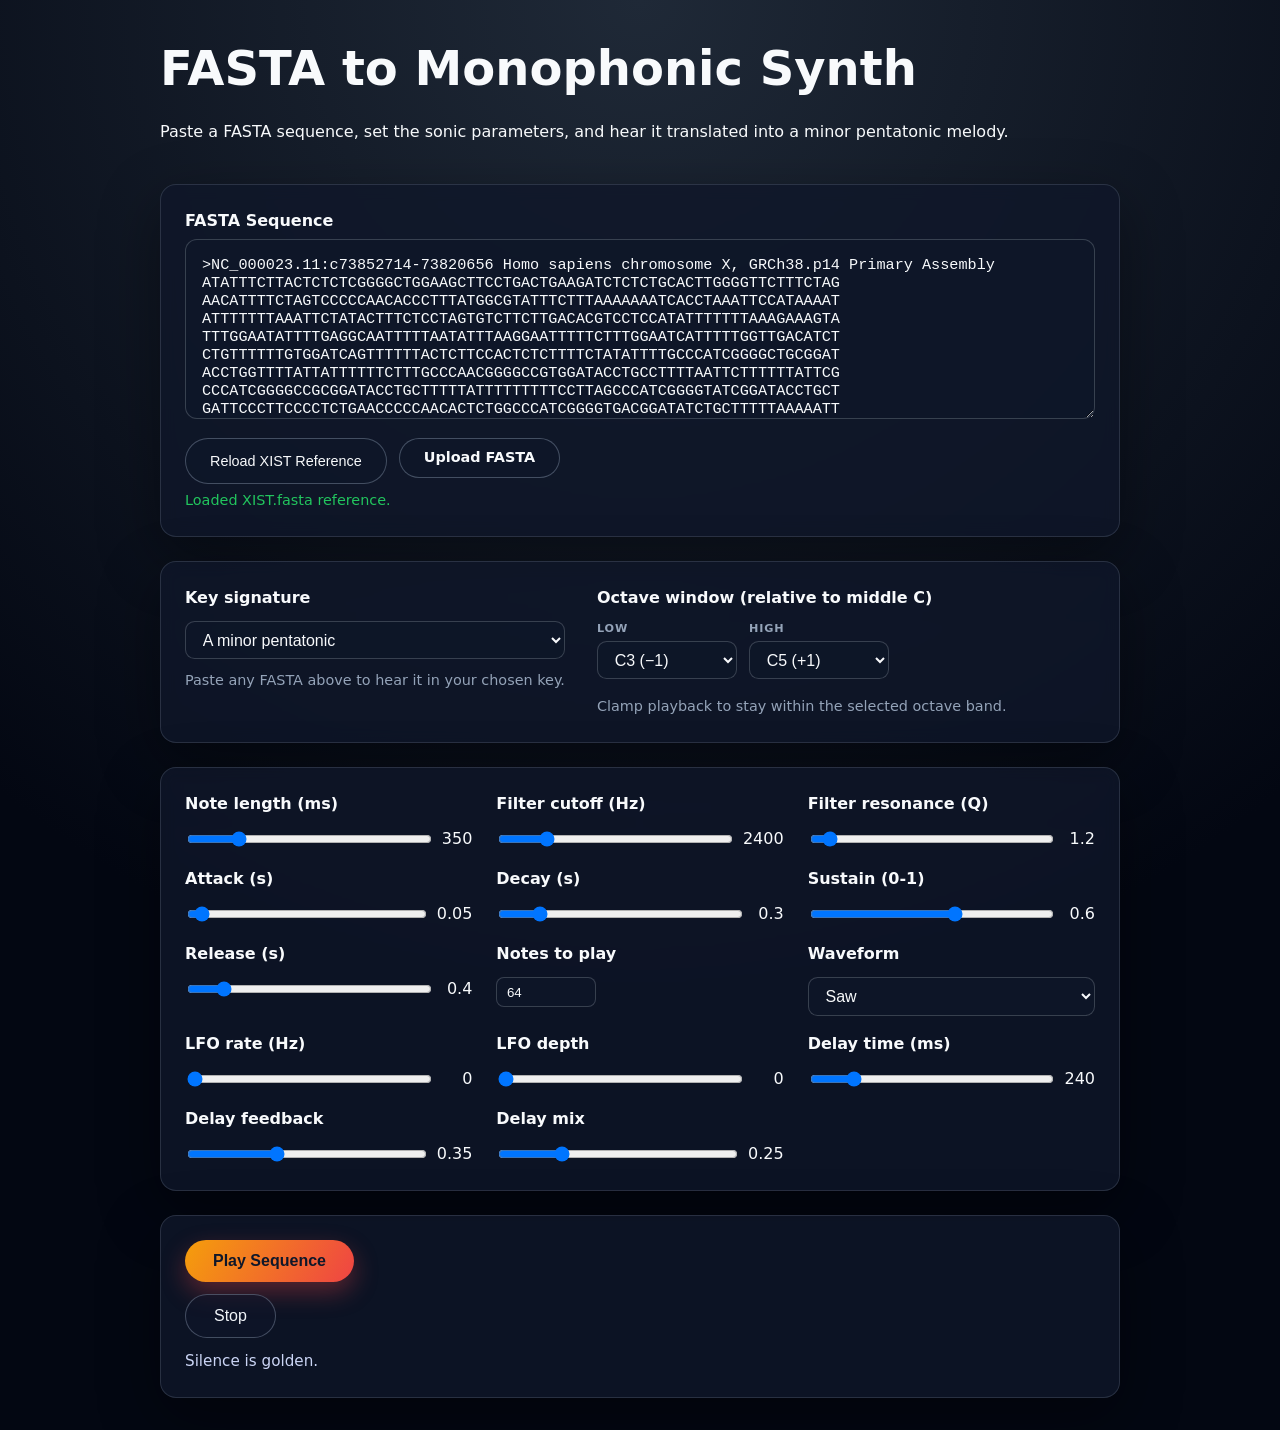
==== fasta_synth/index.html @ b97ac111 "Add FASTA Synth application with audio synthesis and UI" ====
<!DOCTYPE html>
<html lang="en">
<head>
  <meta charset="UTF-8">
  <meta name="viewport" content="width=device-width, initial-scale=1.0">
  <title>FASTA Synth Translator</title>
  <link rel="stylesheet" href="styles.css">
</head>
<body>
  <main class="container">
    <header>
      <h1>FASTA to Monophonic Synth</h1>
      <p>Paste a FASTA sequence, set the sonic parameters, and hear it translated into a minor pentatonic melody.</p>
    </header>

    <section class="panel">
      <label for="fastaInput">FASTA Sequence</label>
      <textarea id="fastaInput" placeholder=">seq\nACGTTGCA..." spellcheck="false"></textarea>
      <div class="fasta-actions">
        <button id="reloadDefaultBtn" type="button">Reload XIST Reference</button>
        <label class="file-upload">
          <input type="file" id="fastaFile" accept=".fa,.fasta,.fna,.txt">
          <span>Upload FASTA</span>
        </label>
      </div>
      <p id="fastaStatus" class="status-subtle">Loading XIST.fasta...</p>
    </section>

    <section class="panel tone-panel">
      <div class="control key-control">
        <label for="keySelect">Key signature</label>
        <select id="keySelect">
          <option value="C">C minor pentatonic</option>
          <option value="C#">C# minor pentatonic</option>
          <option value="D">D minor pentatonic</option>
          <option value="D#">D# minor pentatonic</option>
          <option value="E">E minor pentatonic</option>
          <option value="F">F minor pentatonic</option>
          <option value="F#">F# minor pentatonic</option>
          <option value="G">G minor pentatonic</option>
          <option value="G#">G# minor pentatonic</option>
          <option value="A" selected>A minor pentatonic</option>
          <option value="A#">A# minor pentatonic</option>
          <option value="B">B minor pentatonic</option>
        </select>
        <small class="status-subtle">Paste any FASTA above to hear it in your chosen key.</small>
      </div>

      <div class="control octave-control">
        <label>Octave window (relative to middle C)</label>
        <div class="octave-inputs">
          <label class="octave-input">
            <span>Low</span>
            <select id="octaveMin">
              <option value="24">C1 (−3)</option>
              <option value="36">C2 (−2)</option>
              <option value="48" selected>C3 (−1)</option>
              <option value="60">C4 (middle)</option>
              <option value="72">C5 (+1)</option>
            </select>
          </label>
          <label class="octave-input">
            <span>High</span>
            <select id="octaveMax">
              <option value="60">C4 (middle)</option>
              <option value="72" selected>C5 (+1)</option>
              <option value="84">C6 (+2)</option>
              <option value="96">C7 (+3)</option>
            </select>
          </label>
        </div>
        <small class="status-subtle">Clamp playback to stay within the selected octave band.</small>
      </div>
    </section>

    <section class="panel controls-grid">
      <div class="control">
        <label for="noteLength">Note length (ms)</label>
        <div class="control-input">
          <input type="range" id="noteLength" min="80" max="1500" value="350" step="10">
          <output for="noteLength" id="noteLengthValue">350</output>
        </div>
      </div>

      <div class="control">
        <label for="filterCutoff">Filter cutoff (Hz)</label>
        <div class="control-input">
          <input type="range" id="filterCutoff" min="200" max="12000" value="2400" step="50">
          <output id="filterCutoffValue">2400</output>
        </div>
      </div>

      <div class="control">
        <label for="resonance">Filter resonance (Q)</label>
        <div class="control-input">
          <input type="range" id="resonance" min="0.1" max="20" value="1.2" step="0.1">
          <output id="resonanceValue">1.2</output>
        </div>
      </div>

      <div class="control">
        <label for="attack">Attack (s)</label>
        <div class="control-input">
          <input type="range" id="attack" min="0.005" max="1.5" value="0.05" step="0.005">
          <output id="attackValue">0.05</output>
        </div>
      </div>

      <div class="control">
        <label for="decay">Decay (s)</label>
        <div class="control-input">
          <input type="range" id="decay" min="0.01" max="2" value="0.3" step="0.01">
          <output id="decayValue">0.3</output>
        </div>
      </div>

      <div class="control">
        <label for="sustain">Sustain (0-1)</label>
        <div class="control-input">
          <input type="range" id="sustain" min="0" max="1" value="0.6" step="0.01">
          <output id="sustainValue">0.6</output>
        </div>
      </div>

      <div class="control">
        <label for="release">Release (s)</label>
        <div class="control-input">
          <input type="range" id="release" min="0.02" max="3" value="0.4" step="0.01">
          <output id="releaseValue">0.4</output>
        </div>
      </div>

      <div class="control">
        <label for="maxNotes">Notes to play</label>
        <div class="control-input">
          <input type="number" id="maxNotes" min="4" max="512" value="64">
        </div>
      </div>

      <div class="control">
        <label for="waveformSelect">Waveform</label>
        <select id="waveformSelect">
          <option value="sawtooth" selected>Saw</option>
          <option value="square">Square</option>
          <option value="triangle">Triangle</option>
          <option value="sine">Sine</option>
        </select>
      </div>

      <div class="control">
        <label for="lfoRate">LFO rate (Hz)</label>
        <div class="control-input">
          <input type="range" id="lfoRate" min="0" max="20" value="0" step="0.1">
          <output id="lfoRateValue">0</output>
        </div>
      </div>

      <div class="control">
        <label for="lfoDepth">LFO depth</label>
        <div class="control-input">
          <input type="range" id="lfoDepth" min="0" max="1" value="0" step="0.01">
          <output id="lfoDepthValue">0</output>
        </div>
      </div>

      <div class="control">
        <label for="delayTime">Delay time (ms)</label>
        <div class="control-input">
          <input type="range" id="delayTime" min="0" max="1500" value="240" step="10">
          <output id="delayTimeValue">240</output>
        </div>
      </div>

      <div class="control">
        <label for="delayFeedback">Delay feedback</label>
        <div class="control-input">
          <input type="range" id="delayFeedback" min="0" max="0.95" value="0.35" step="0.01">
          <output id="delayFeedbackValue">0.35</output>
        </div>
      </div>

      <div class="control">
        <label for="delayMix">Delay mix</label>
        <div class="control-input">
          <input type="range" id="delayMix" min="0" max="1" value="0.25" step="0.01">
          <output id="delayMixValue">0.25</output>
        </div>
      </div>
    </section>

    <section class="panel actions">
      <button id="playBtn">Play Sequence</button>
      <button id="stopBtn" class="subtle">Stop</button>
      <p id="status">Silence is golden.</p>
    </section>
  </main>

  <script src="app.js"></script>
</body>
</html>
---- fasta_synth/styles.css ----
:root {
  font-family: "Inter", "Segoe UI", system-ui, -apple-system, sans-serif;
  color: #f8fafc;
  background-color: #050608;
  line-height: 1.5;
}

* {
  box-sizing: border-box;
}

body {
  margin: 0;
  padding: 2rem;
  background: radial-gradient(circle at top, #1f2937, #030712 65%);
}

.container {
  max-width: 960px;
  margin: 0 auto;
  display: flex;
  flex-direction: column;
  gap: 1.5rem;
}

header h1 {
  margin: 0 0 0.5rem;
  font-size: clamp(1.8rem, 4vw, 3rem);
}

.panel {
  background: rgba(15, 23, 42, 0.8);
  border: 1px solid rgba(148, 163, 184, 0.2);
  border-radius: 1rem;
  padding: 1.5rem;
  backdrop-filter: blur(8px);
  box-shadow: 0 20px 60px rgba(0, 0, 0, 0.4);
}

label {
  font-weight: 600;
  display: block;
  margin-bottom: 0.4rem;
}

textarea {
  width: 100%;
  min-height: 180px;
  border-radius: 0.75rem;
  border: 1px solid rgba(226, 232, 240, 0.2);
  padding: 1rem;
  font-family: "JetBrains Mono", "SFMono-Regular", Consolas, monospace;
  font-size: 0.95rem;
  color: #f8fafc;
  background: rgba(15, 23, 42, 0.7);
  resize: vertical;
}

textarea:focus,
input:focus {
  outline: 2px solid #f59e0b;
}

.fasta-actions {
  display: flex;
  flex-wrap: wrap;
  gap: 0.75rem;
  margin-top: 0.75rem;
}

.fasta-actions button,
.file-upload span {
  border-radius: 999px;
  border: 1px solid rgba(148, 163, 184, 0.4);
  background: rgba(15, 23, 42, 0.7);
  color: #f8fafc;
  padding: 0.5rem 1.5rem;
  font-size: 0.9rem;
  cursor: pointer;
  transition: transform 150ms ease, border-color 150ms ease;
}

.file-upload {
  position: relative;
  overflow: hidden;
  display: inline-flex;
}

.file-upload input {
  position: absolute;
  inset: 0;
  opacity: 0;
  cursor: pointer;
}

.fasta-actions button:hover,
.file-upload span:hover {
  transform: translateY(-1px);
  border-color: rgba(248, 250, 252, 0.5);
}

.file-upload span {
  display: inline-flex;
  align-items: center;
  justify-content: center;
}

.controls-grid {
  display: grid;
  grid-template-columns: repeat(auto-fit, minmax(220px, 1fr));
  gap: 1rem 1.5rem;
}

.tone-panel {
  display: flex;
  flex-wrap: wrap;
  gap: 1rem 2rem;
  align-items: flex-start;
}

.tone-panel .control {
  min-width: 260px;
}

.octave-control {
  flex: 1;
}

.octave-inputs {
  display: flex;
  flex-wrap: wrap;
  gap: 0.75rem;
}

.octave-input {
  display: flex;
  flex-direction: column;
  gap: 0.2rem;
  font-size: 0.9rem;
  color: #cbd5f5;
}

.octave-input span {
  text-transform: uppercase;
  font-size: 0.7rem;
  letter-spacing: 0.08em;
  color: #94a3b8;
}

.octave-input select {
  min-width: 140px;
}

select {
  border-radius: 0.6rem;
  border: 1px solid rgba(226, 232, 240, 0.2);
  padding: 0.55rem 0.8rem;
  background: rgba(15, 23, 42, 0.7);
  color: #f8fafc;
  font-size: 1rem;
}

.status-subtle {
  margin: 0.35rem 0 0;
  color: #94a3b8;
  font-size: 0.9rem;
}

.control {
  display: flex;
  flex-direction: column;
  gap: 0.3rem;
}

.control-input {
  display: flex;
  align-items: center;
  gap: 0.5rem;
}

input[type="range"] {
  flex: 1;
}

output {
  min-width: 3ch;
  text-align: right;
  font-variant-numeric: tabular-nums;
}

input[type="number"] {
  width: 100px;
  border-radius: 0.5rem;
  padding: 0.4rem 0.6rem;
  background: rgba(15, 23, 42, 0.7);
  border: 1px solid rgba(226, 232, 240, 0.2);
  color: #f8fafc;
}

.actions {
  display: flex;
  flex-direction: column;
  gap: 0.75rem;
  align-items: flex-start;
}

button {
  border: none;
  border-radius: 999px;
  padding: 0.75rem 1.75rem;
  font-size: 1rem;
  cursor: pointer;
  transition: transform 150ms ease, box-shadow 150ms ease;
}

button#playBtn {
  background: linear-gradient(120deg, #f59e0b, #ef4444);
  color: #0f172a;
  font-weight: 700;
  box-shadow: 0 10px 25px rgba(239, 68, 68, 0.35);
}

button.subtle {
  background: rgba(15, 23, 42, 0.6);
  color: #f1f5f9;
  border: 1px solid rgba(148, 163, 184, 0.4);
}

button:hover {
  transform: translateY(-2px);
}

button:disabled {
  opacity: 0.6;
  cursor: not-allowed;
  transform: none;
}

#status {
  margin: 0;
  font-size: 0.95rem;
  color: #cbd5f5;
}

@media (max-width: 640px) {
  body {
    padding: 1rem;
  }
}
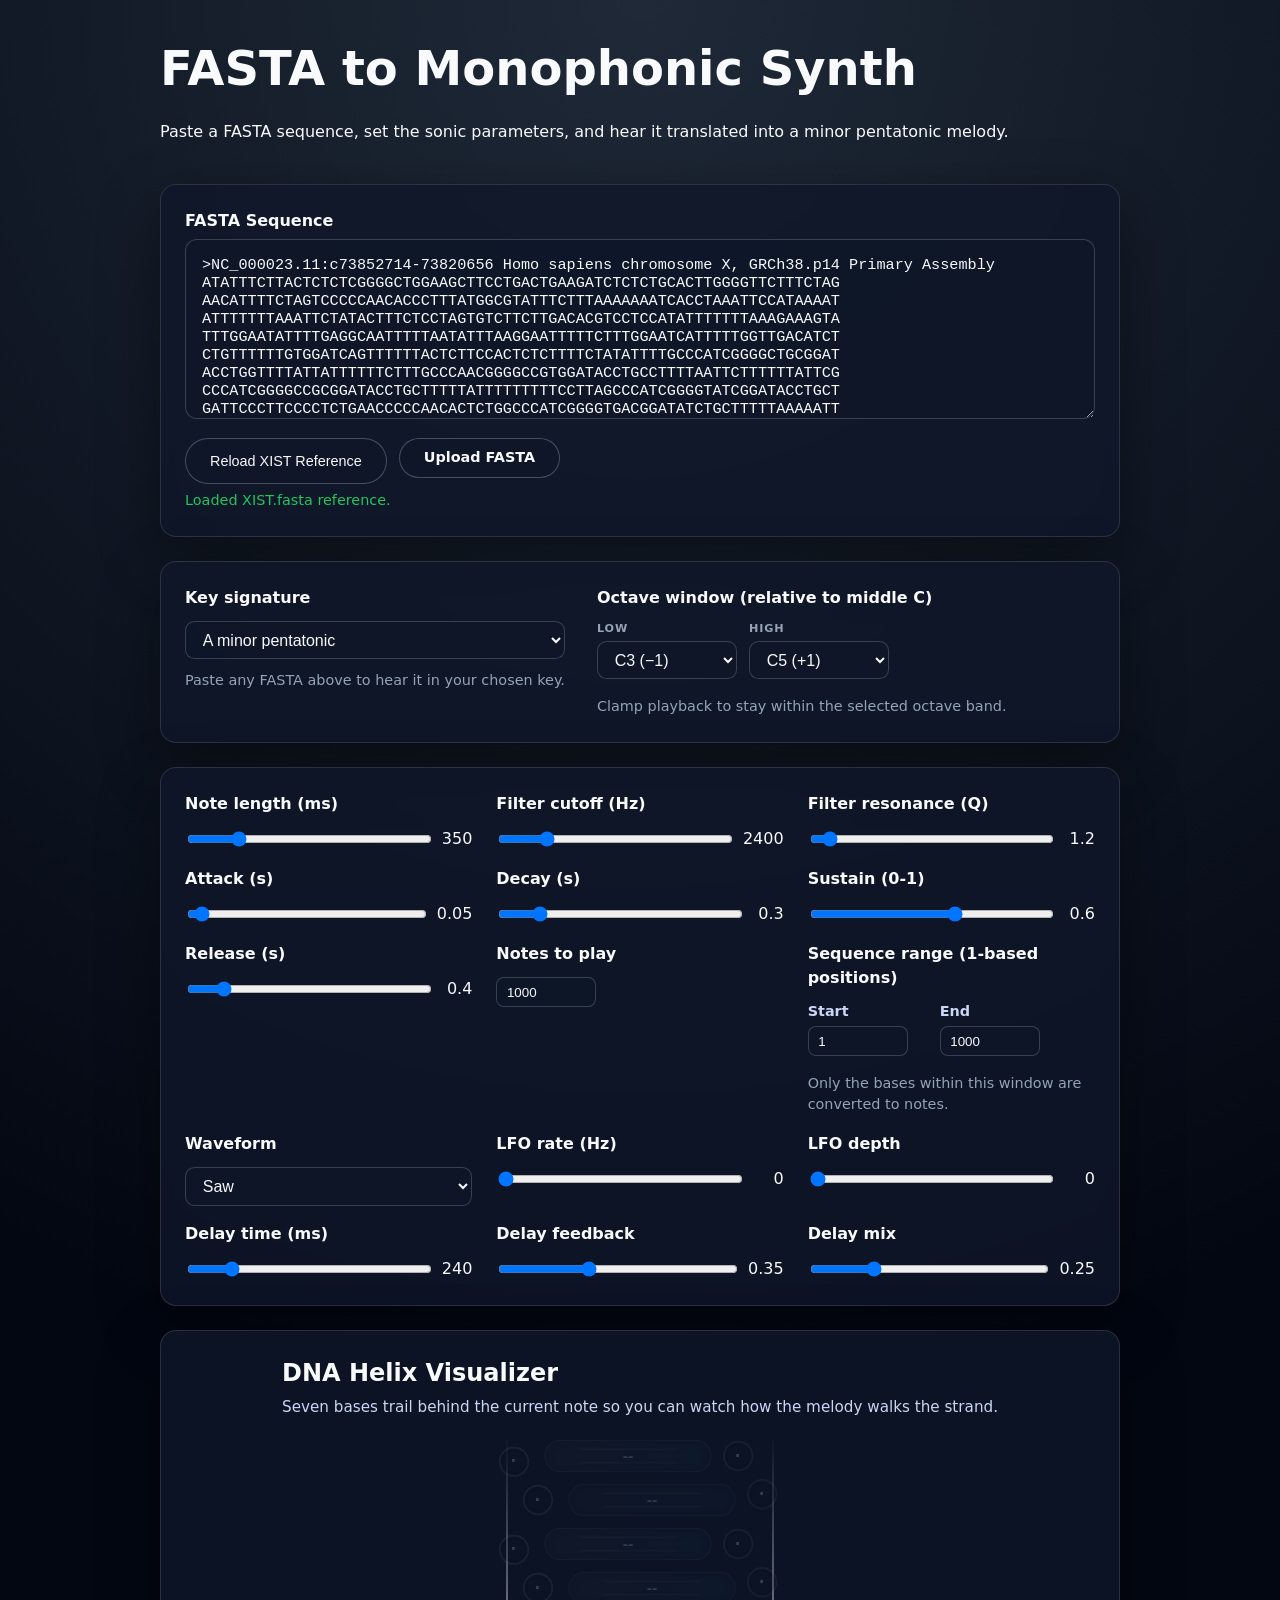
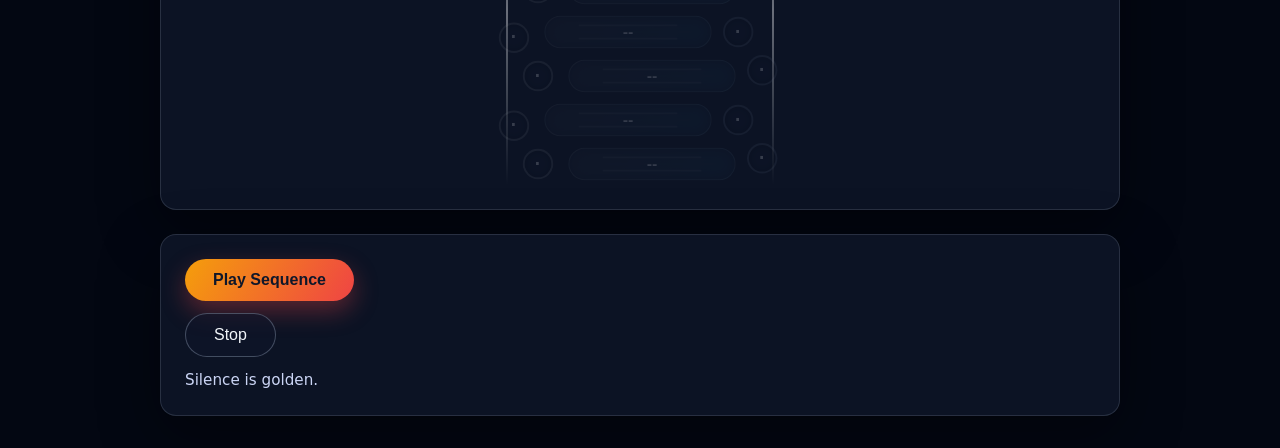
==== commit 5d41ce5b: "Add sequence range inputs and DNA helix visualizer to FASTA Synth" ====
--- a/fasta_synth/index.html
+++ b/fasta_synth/index.html
@@ -7,6 +7,14 @@
   <link rel="stylesheet" href="styles.css">
 </head>
 <body>
+  <div id="mobileReminder" class="mobile-reminder hidden" role="dialog" aria-live="polite" aria-modal="true">
+    <div class="mobile-reminder__card">
+      <h2>Sound tip for phones</h2>
+      <p>Many phones mute Web Audio when the device is in silent or vibrate mode. Flip the hardware mute switch off or raise the ringer volume before you hit play.</p>
+      <button id="dismissReminderBtn" type="button">I'm ready to listen</button>
+    </div>
+  </div>
+
   <main class="container">
     <header>
       <h1>FASTA to Monophonic Synth</h1>
@@ -133,8 +141,23 @@
       <div class="control">
         <label for="maxNotes">Notes to play</label>
         <div class="control-input">
-          <input type="number" id="maxNotes" min="4" max="512" value="64">
-        </div>
+          <input type="number" id="maxNotes" min="4" max="4096" value="1000">
+        </div>
+      </div>
+
+      <div class="control sequence-window">
+        <label>Sequence range (1-based positions)</label>
+        <div class="sequence-window__inputs">
+          <label>
+            Start
+            <input type="number" id="sequenceStart" min="1" value="1">
+          </label>
+          <label>
+            End
+            <input type="number" id="sequenceEnd" min="1" value="1000">
+          </label>
+        </div>
+        <small class="status-subtle">Only the bases within this window are converted to notes.</small>
       </div>
 
       <div class="control">
@@ -188,6 +211,14 @@
       </div>
     </section>
 
+    <section class="panel viz-panel">
+      <div class="viz-header">
+        <h2>DNA Helix Visualizer</h2>
+        <p>Seven bases trail behind the current note so you can watch how the melody walks the strand.</p>
+      </div>
+      <div id="helixVisualizer" class="helix" aria-live="polite"></div>
+    </section>
+
     <section class="panel actions">
       <button id="playBtn">Play Sequence</button>
       <button id="stopBtn" class="subtle">Stop</button>
--- a/fasta_synth/styles.css
+++ b/fasta_synth/styles.css
@@ -13,6 +13,41 @@
   margin: 0;
   padding: 2rem;
   background: radial-gradient(circle at top, #1f2937, #030712 65%);
+}
+
+.mobile-reminder {
+  position: fixed;
+  inset: 0;
+  background: rgba(2, 6, 23, 0.9);
+  display: flex;
+  align-items: center;
+  justify-content: center;
+  padding: 2rem;
+  z-index: 1000;
+}
+
+.mobile-reminder__card {
+  background: rgba(15, 23, 42, 0.95);
+  border: 1px solid rgba(248, 250, 252, 0.15);
+  border-radius: 1.25rem;
+  padding: 2rem;
+  max-width: 420px;
+  text-align: center;
+  box-shadow: 0 30px 80px rgba(0, 0, 0, 0.55);
+}
+
+.mobile-reminder__card h2 {
+  margin-top: 0;
+  margin-bottom: 0.75rem;
+}
+
+.mobile-reminder__card p {
+  margin-bottom: 1.5rem;
+  color: #e2e8f0;
+}
+
+.hidden {
+  display: none !important;
 }
 
 .container {
@@ -111,6 +146,24 @@
   gap: 1rem 1.5rem;
 }
 
+.viz-panel {
+  display: flex;
+  flex-direction: column;
+  gap: 1rem;
+  align-items: center;
+  overflow: hidden;
+}
+
+.viz-header h2 {
+  margin: 0 0 0.35rem;
+}
+
+.viz-header p {
+  margin: 0;
+  color: #cbd5f5;
+  font-size: 0.95rem;
+}
+
 .tone-panel {
   display: flex;
   flex-wrap: wrap;
@@ -149,6 +202,159 @@
 
 .octave-input select {
   min-width: 140px;
+}
+
+.sequence-window__inputs {
+  display: flex;
+  flex-wrap: wrap;
+  gap: 0.75rem;
+}
+
+.sequence-window__inputs label {
+  display: flex;
+  flex-direction: column;
+  gap: 0.2rem;
+  min-width: 120px;
+  font-size: 0.9rem;
+  color: #cbd5f5;
+}
+
+.sequence-window__inputs input {
+  border-radius: 0.5rem;
+  border: 1px solid rgba(226, 232, 240, 0.2);
+  padding: 0.35rem 0.5rem;
+  background: rgba(15, 23, 42, 0.7);
+  color: #f8fafc;
+}
+
+.helix {
+  position: relative;
+  display: grid;
+  gap: 0.65rem;
+  padding: 0.25rem 1.5rem;
+  overflow: hidden;
+  width: min(100%, 320px);
+  margin: 0 auto;
+}
+
+.helix-rung {
+  position: relative;
+  display: grid;
+  grid-template-columns: 36px 1fr 36px;
+  align-items: center;
+  gap: 0.75rem;
+  opacity: 0.18;
+  transform-origin: center;
+  transition: opacity 240ms ease, transform 420ms ease;
+  --base-color: #f8fafc;
+  --compl-color: #f8fafc;
+  z-index: 1;
+}
+
+.helix-rung:nth-child(even) {
+  transform: translateX(12px) scale(0.95);
+}
+
+.helix-rung:nth-child(odd) {
+  transform: translateX(-12px) scale(0.95);
+}
+
+.helix-rung.active {
+  opacity: 1;
+  transform: translateX(0) scale(1.04);
+}
+
+.helix::before,
+.helix::after {
+  content: "";
+  position: absolute;
+  top: 0;
+  bottom: 0;
+  width: 2px;
+  background: linear-gradient(180deg, rgba(248, 250, 252, 0), rgba(248, 250, 252, 0.4), rgba(248, 250, 252, 0));
+  z-index: 0;
+}
+
+.helix::before {
+  left: 26px;
+}
+
+.helix::after {
+  right: 26px;
+}
+
+.helix-strand {
+  width: 32px;
+  height: 32px;
+  border-radius: 50%;
+  border: 2px solid rgba(248, 250, 252, 0.3);
+  background: rgba(15, 23, 42, 0.85);
+  box-shadow: inset 0 0 8px rgba(0, 0, 0, 0.6);
+  display: flex;
+  align-items: center;
+  justify-content: center;
+  font-weight: 700;
+  letter-spacing: 0.08em;
+  text-transform: uppercase;
+  color: var(--base-color);
+  transition: transform 320ms ease;
+}
+
+.helix-rung:nth-child(odd) .helix-strand:first-child {
+  transform: translateY(6px);
+}
+
+.helix-rung:nth-child(even) .helix-strand:last-child {
+  transform: translateY(-6px);
+}
+
+.helix-strand.right {
+  color: var(--compl-color);
+  border-color: rgba(148, 163, 184, 0.4);
+}
+
+.helix-strand.left {
+  color: var(--base-color);
+}
+
+.helix-connector {
+  position: relative;
+  display: flex;
+  justify-content: center;
+  align-items: center;
+  padding: 0.35rem 0.6rem;
+  border-radius: 999px;
+  background: linear-gradient(120deg, rgba(248, 250, 252, 0.1), rgba(56, 189, 248, 0.18));
+  border: 1px solid rgba(248, 250, 252, 0.15);
+  box-shadow: inset 0 0 12px rgba(15, 23, 42, 0.9);
+  overflow: hidden;
+}
+
+.helix-connector::before,
+.helix-connector::after {
+  content: "";
+  position: absolute;
+  width: 60%;
+  height: 2px;
+  background: rgba(248, 250, 252, 0.12);
+  left: 20%;
+  border-radius: 999px;
+}
+
+.helix-connector::before {
+  top: 8px;
+}
+
+.helix-connector::after {
+  bottom: 8px;
+}
+
+.helix-note {
+  position: relative;
+  font-size: 0.85rem;
+  font-weight: 600;
+  color: #e2e8f0;
+  text-transform: uppercase;
 }
 
 select {
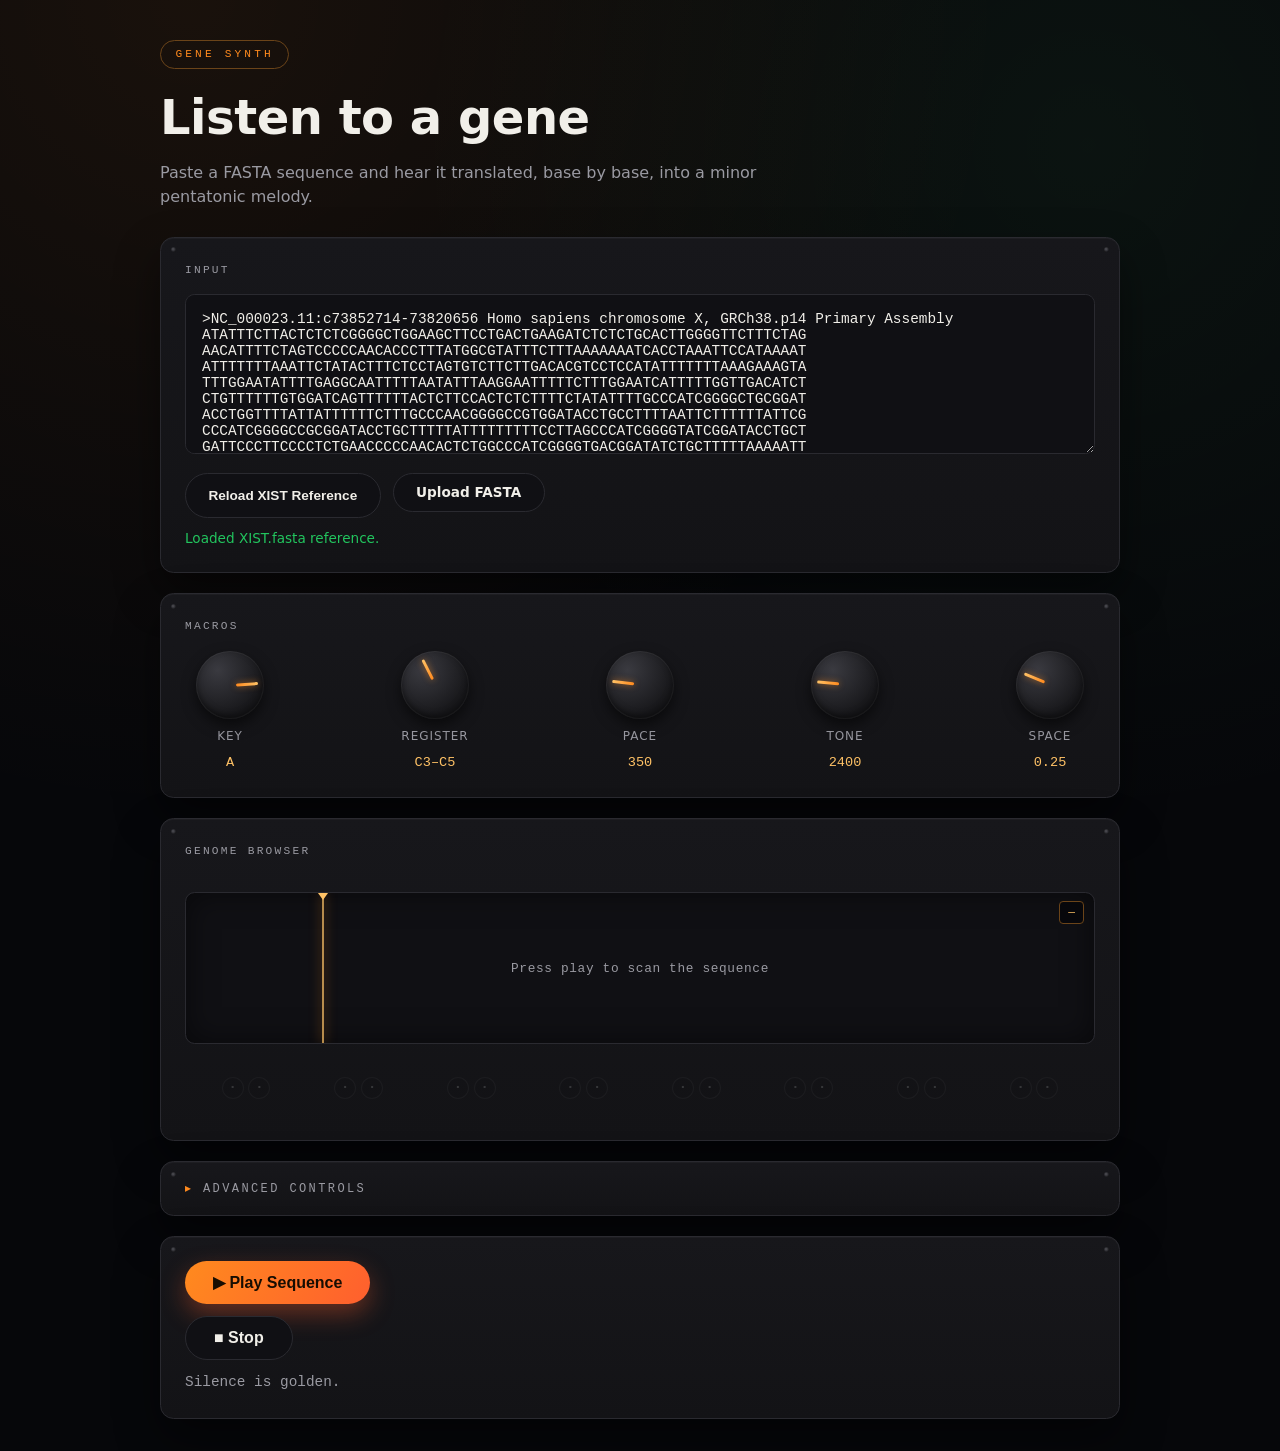
==== commit 041e8d44: "Redesign Gene Synth: Ableton-style rack, macro knobs, genome-browser visual Rework the FASTA-to-synt" ====
--- a/fasta_synth/index.html
+++ b/fasta_synth/index.html
@@ -3,7 +3,7 @@
 <head>
   <meta charset="UTF-8">
   <meta name="viewport" content="width=device-width, initial-scale=1.0">
-  <title>FASTA Synth Translator</title>
+  <title>Gene Synth — FASTA to Monophonic Synth</title>
   <link rel="stylesheet" href="styles.css">
 </head>
 <body>
@@ -15,18 +15,19 @@
     </div>
   </div>
 
-  <main class="container">
-    <header>
-      <h1>FASTA to Monophonic Synth</h1>
-      <p>Paste a FASTA sequence, set the sonic parameters, and hear it translated into a minor pentatonic melody.</p>
+  <main class="rack">
+    <header class="rack-header">
+      <div class="rack-header__badge">GENE SYNTH</div>
+      <h1>Listen to a gene</h1>
+      <p>Paste a FASTA sequence and hear it translated, base by base, into a minor pentatonic melody.</p>
     </header>
 
-    <section class="panel">
-      <label for="fastaInput">FASTA Sequence</label>
-      <textarea id="fastaInput" placeholder=">seq\nACGTTGCA..." spellcheck="false"></textarea>
+    <section class="panel fasta-panel">
+      <div class="panel__label">Input</div>
+      <textarea id="fastaInput" placeholder=">seq&#10;ACGTTGCA..." spellcheck="false"></textarea>
       <div class="fasta-actions">
-        <button id="reloadDefaultBtn" type="button">Reload XIST Reference</button>
-        <label class="file-upload">
+        <button id="reloadDefaultBtn" type="button" class="ghost-btn">Reload XIST Reference</button>
+        <label class="file-upload ghost-btn">
           <input type="file" id="fastaFile" accept=".fa,.fasta,.fna,.txt">
           <span>Upload FASTA</span>
         </label>
@@ -34,198 +35,215 @@
       <p id="fastaStatus" class="status-subtle">Loading XIST.fasta...</p>
     </section>
 
-    <section class="panel tone-panel">
-      <div class="control key-control">
-        <label for="keySelect">Key signature</label>
+    <section class="panel macro-panel">
+      <div class="panel__label">Macros</div>
+      <div class="knob-row">
+
+        <div class="knob-unit">
+          <div class="knob" data-target="keySelect" data-type="select" tabindex="0">
+            <div class="knob__dial"><div class="knob__indicator"></div></div>
+          </div>
+          <div class="knob__name">Key</div>
+          <output for="keySelect" id="keySelectValue" class="knob__value">A</output>
+        </div>
+
+        <div class="knob-unit">
+          <div class="knob" data-target="registerSelect" data-type="select" tabindex="0">
+            <div class="knob__dial"><div class="knob__indicator"></div></div>
+          </div>
+          <div class="knob__name">Register</div>
+          <output for="registerSelect" id="registerSelectValue" class="knob__value">C3–C5</output>
+        </div>
+
+        <div class="knob-unit">
+          <div class="knob" data-target="noteLength" data-type="range" tabindex="0">
+            <div class="knob__dial"><div class="knob__indicator"></div></div>
+          </div>
+          <div class="knob__name">Pace</div>
+          <output for="noteLength" id="noteLengthValue" class="knob__value">350</output>
+        </div>
+
+        <div class="knob-unit">
+          <div class="knob" data-target="filterCutoff" data-type="range" tabindex="0">
+            <div class="knob__dial"><div class="knob__indicator"></div></div>
+          </div>
+          <div class="knob__name">Tone</div>
+          <output for="filterCutoff" id="filterCutoffValue" class="knob__value">2400</output>
+        </div>
+
+        <div class="knob-unit">
+          <div class="knob" data-target="delayMix" data-type="range" tabindex="0">
+            <div class="knob__dial"><div class="knob__indicator"></div></div>
+          </div>
+          <div class="knob__name">Space</div>
+          <output for="delayMix" id="delayMixValue" class="knob__value">0.25</output>
+        </div>
+
+      </div>
+
+      <!-- Hidden state-holding controls driven by the knobs above -->
+      <div class="knob-hidden-inputs">
         <select id="keySelect">
-          <option value="C">C minor pentatonic</option>
-          <option value="C#">C# minor pentatonic</option>
-          <option value="D">D minor pentatonic</option>
-          <option value="D#">D# minor pentatonic</option>
-          <option value="E">E minor pentatonic</option>
-          <option value="F">F minor pentatonic</option>
-          <option value="F#">F# minor pentatonic</option>
-          <option value="G">G minor pentatonic</option>
-          <option value="G#">G# minor pentatonic</option>
-          <option value="A" selected>A minor pentatonic</option>
-          <option value="A#">A# minor pentatonic</option>
-          <option value="B">B minor pentatonic</option>
+          <option value="C">C</option>
+          <option value="C#">C#</option>
+          <option value="D">D</option>
+          <option value="D#">D#</option>
+          <option value="E">E</option>
+          <option value="F">F</option>
+          <option value="F#">F#</option>
+          <option value="G">G</option>
+          <option value="G#">G#</option>
+          <option value="A" selected>A</option>
+          <option value="A#">A#</option>
+          <option value="B">B</option>
         </select>
-        <small class="status-subtle">Paste any FASTA above to hear it in your chosen key.</small>
-      </div>
-
-      <div class="control octave-control">
-        <label>Octave window (relative to middle C)</label>
-        <div class="octave-inputs">
-          <label class="octave-input">
-            <span>Low</span>
-            <select id="octaveMin">
-              <option value="24">C1 (−3)</option>
-              <option value="36">C2 (−2)</option>
-              <option value="48" selected>C3 (−1)</option>
-              <option value="60">C4 (middle)</option>
-              <option value="72">C5 (+1)</option>
+        <select id="registerSelect">
+          <option value="24,48">C1–C3</option>
+          <option value="36,60">C2–C4</option>
+          <option value="48,72" selected>C3–C5</option>
+          <option value="60,84">C4–C6</option>
+          <option value="72,96">C5–C7</option>
+          <option value="24,96">C1–C7 (wide)</option>
+        </select>
+        <input type="range" id="noteLength" min="80" max="1500" value="350" step="10">
+        <input type="range" id="filterCutoff" min="200" max="12000" value="2400" step="50">
+        <input type="range" id="delayMix" min="0" max="1" value="0.25" step="0.01">
+      </div>
+    </section>
+
+    <section class="panel viz-panel">
+      <div class="panel__label">Genome Browser</div>
+      <div id="genomeBrowser" class="browser" aria-live="polite">
+        <div class="browser__playhead"></div>
+        <div class="browser__coord" id="browserCoord">—</div>
+        <div class="browser__viewport" id="browserViewport">
+          <div class="browser__empty">Press play to scan the sequence</div>
+        </div>
+      </div>
+      <div id="helixVisualizer" class="helix" aria-hidden="true"></div>
+    </section>
+
+    <details class="panel advanced-panel">
+      <summary>Advanced controls</summary>
+
+      <div class="advanced-grid">
+        <div class="control-group">
+          <h3>Envelope</h3>
+          <div class="control">
+            <label for="attack">Attack (s)</label>
+            <div class="control-input">
+              <input type="range" id="attack" min="0.005" max="1.5" value="0.05" step="0.005">
+              <output id="attackValue">0.05</output>
+            </div>
+          </div>
+          <div class="control">
+            <label for="decay">Decay (s)</label>
+            <div class="control-input">
+              <input type="range" id="decay" min="0.01" max="2" value="0.3" step="0.01">
+              <output id="decayValue">0.3</output>
+            </div>
+          </div>
+          <div class="control">
+            <label for="sustain">Sustain (0-1)</label>
+            <div class="control-input">
+              <input type="range" id="sustain" min="0" max="1" value="0.6" step="0.01">
+              <output id="sustainValue">0.6</output>
+            </div>
+          </div>
+          <div class="control">
+            <label for="release">Release (s)</label>
+            <div class="control-input">
+              <input type="range" id="release" min="0.02" max="3" value="0.4" step="0.01">
+              <output id="releaseValue">0.4</output>
+            </div>
+          </div>
+        </div>
+
+        <div class="control-group">
+          <h3>Filter &amp; delay detail</h3>
+          <div class="control">
+            <label for="resonance">Filter resonance (Q)</label>
+            <div class="control-input">
+              <input type="range" id="resonance" min="0.1" max="20" value="1.2" step="0.1">
+              <output id="resonanceValue">1.2</output>
+            </div>
+          </div>
+          <div class="control">
+            <label for="delayTime">Delay time (ms)</label>
+            <div class="control-input">
+              <input type="range" id="delayTime" min="0" max="1500" value="240" step="10">
+              <output id="delayTimeValue">240</output>
+            </div>
+          </div>
+          <div class="control">
+            <label for="delayFeedback">Delay feedback</label>
+            <div class="control-input">
+              <input type="range" id="delayFeedback" min="0" max="0.95" value="0.35" step="0.01">
+              <output id="delayFeedbackValue">0.35</output>
+            </div>
+          </div>
+          <div class="control">
+            <label for="waveformSelect">Waveform</label>
+            <select id="waveformSelect">
+              <option value="sawtooth" selected>Saw</option>
+              <option value="square">Square</option>
+              <option value="triangle">Triangle</option>
+              <option value="sine">Sine</option>
             </select>
-          </label>
-          <label class="octave-input">
-            <span>High</span>
-            <select id="octaveMax">
-              <option value="60">C4 (middle)</option>
-              <option value="72" selected>C5 (+1)</option>
-              <option value="84">C6 (+2)</option>
-              <option value="96">C7 (+3)</option>
-            </select>
-          </label>
-        </div>
-        <small class="status-subtle">Clamp playback to stay within the selected octave band.</small>
-      </div>
-    </section>
-
-    <section class="panel controls-grid">
-      <div class="control">
-        <label for="noteLength">Note length (ms)</label>
-        <div class="control-input">
-          <input type="range" id="noteLength" min="80" max="1500" value="350" step="10">
-          <output for="noteLength" id="noteLengthValue">350</output>
-        </div>
-      </div>
-
-      <div class="control">
-        <label for="filterCutoff">Filter cutoff (Hz)</label>
-        <div class="control-input">
-          <input type="range" id="filterCutoff" min="200" max="12000" value="2400" step="50">
-          <output id="filterCutoffValue">2400</output>
-        </div>
-      </div>
-
-      <div class="control">
-        <label for="resonance">Filter resonance (Q)</label>
-        <div class="control-input">
-          <input type="range" id="resonance" min="0.1" max="20" value="1.2" step="0.1">
-          <output id="resonanceValue">1.2</output>
-        </div>
-      </div>
-
-      <div class="control">
-        <label for="attack">Attack (s)</label>
-        <div class="control-input">
-          <input type="range" id="attack" min="0.005" max="1.5" value="0.05" step="0.005">
-          <output id="attackValue">0.05</output>
-        </div>
-      </div>
-
-      <div class="control">
-        <label for="decay">Decay (s)</label>
-        <div class="control-input">
-          <input type="range" id="decay" min="0.01" max="2" value="0.3" step="0.01">
-          <output id="decayValue">0.3</output>
-        </div>
-      </div>
-
-      <div class="control">
-        <label for="sustain">Sustain (0-1)</label>
-        <div class="control-input">
-          <input type="range" id="sustain" min="0" max="1" value="0.6" step="0.01">
-          <output id="sustainValue">0.6</output>
-        </div>
-      </div>
-
-      <div class="control">
-        <label for="release">Release (s)</label>
-        <div class="control-input">
-          <input type="range" id="release" min="0.02" max="3" value="0.4" step="0.01">
-          <output id="releaseValue">0.4</output>
-        </div>
-      </div>
-
-      <div class="control">
-        <label for="maxNotes">Notes to play</label>
-        <div class="control-input">
-          <input type="number" id="maxNotes" min="4" max="4096" value="1000">
-        </div>
-      </div>
-
-      <div class="control sequence-window">
-        <label>Sequence range (1-based positions)</label>
-        <div class="sequence-window__inputs">
-          <label>
-            Start
-            <input type="number" id="sequenceStart" min="1" value="1">
-          </label>
-          <label>
-            End
-            <input type="number" id="sequenceEnd" min="1" value="1000">
-          </label>
-        </div>
-        <small class="status-subtle">Only the bases within this window are converted to notes.</small>
-      </div>
-
-      <div class="control">
-        <label for="waveformSelect">Waveform</label>
-        <select id="waveformSelect">
-          <option value="sawtooth" selected>Saw</option>
-          <option value="square">Square</option>
-          <option value="triangle">Triangle</option>
-          <option value="sine">Sine</option>
-        </select>
-      </div>
-
-      <div class="control">
-        <label for="lfoRate">LFO rate (Hz)</label>
-        <div class="control-input">
-          <input type="range" id="lfoRate" min="0" max="20" value="0" step="0.1">
-          <output id="lfoRateValue">0</output>
-        </div>
-      </div>
-
-      <div class="control">
-        <label for="lfoDepth">LFO depth</label>
-        <div class="control-input">
-          <input type="range" id="lfoDepth" min="0" max="1" value="0" step="0.01">
-          <output id="lfoDepthValue">0</output>
-        </div>
-      </div>
-
-      <div class="control">
-        <label for="delayTime">Delay time (ms)</label>
-        <div class="control-input">
-          <input type="range" id="delayTime" min="0" max="1500" value="240" step="10">
-          <output id="delayTimeValue">240</output>
-        </div>
-      </div>
-
-      <div class="control">
-        <label for="delayFeedback">Delay feedback</label>
-        <div class="control-input">
-          <input type="range" id="delayFeedback" min="0" max="0.95" value="0.35" step="0.01">
-          <output id="delayFeedbackValue">0.35</output>
-        </div>
-      </div>
-
-      <div class="control">
-        <label for="delayMix">Delay mix</label>
-        <div class="control-input">
-          <input type="range" id="delayMix" min="0" max="1" value="0.25" step="0.01">
-          <output id="delayMixValue">0.25</output>
-        </div>
-      </div>
-    </section>
-
-    <section class="panel viz-panel">
-      <div class="viz-header">
-        <h2>DNA Helix Visualizer</h2>
-        <p>Seven bases trail behind the current note so you can watch how the melody walks the strand.</p>
-      </div>
-      <div id="helixVisualizer" class="helix" aria-live="polite"></div>
-    </section>
-
-    <section class="panel actions">
-      <button id="playBtn">Play Sequence</button>
-      <button id="stopBtn" class="subtle">Stop</button>
+          </div>
+        </div>
+
+        <div class="control-group">
+          <h3>Motion</h3>
+          <div class="control">
+            <label for="lfoRate">LFO rate (Hz)</label>
+            <div class="control-input">
+              <input type="range" id="lfoRate" min="0" max="20" value="0" step="0.1">
+              <output id="lfoRateValue">0</output>
+            </div>
+          </div>
+          <div class="control">
+            <label for="lfoDepth">LFO depth</label>
+            <div class="control-input">
+              <input type="range" id="lfoDepth" min="0" max="1" value="0" step="0.01">
+              <output id="lfoDepthValue">0</output>
+            </div>
+          </div>
+        </div>
+
+        <div class="control-group">
+          <h3>Sequence window</h3>
+          <div class="control">
+            <label for="maxNotes">Notes to play</label>
+            <div class="control-input">
+              <input type="number" id="maxNotes" min="4" max="4096" value="1000">
+            </div>
+          </div>
+          <div class="control sequence-window">
+            <label>Range (1-based positions)</label>
+            <div class="sequence-window__inputs">
+              <label>
+                Start
+                <input type="number" id="sequenceStart" min="1" value="1">
+              </label>
+              <label>
+                End
+                <input type="number" id="sequenceEnd" min="1" value="1000">
+              </label>
+            </div>
+          </div>
+        </div>
+      </div>
+    </details>
+
+    <section class="panel transport">
+      <button id="playBtn">▶ Play Sequence</button>
+      <button id="stopBtn" class="subtle">■ Stop</button>
       <p id="status">Silence is golden.</p>
     </section>
   </main>
 
   <script src="app.js"></script>
+  <script src="knobs.js"></script>
 </body>
 </html>
--- a/fasta_synth/styles.css
+++ b/fasta_synth/styles.css
@@ -1,24 +1,40 @@
-:root {
-  font-family: "Inter", "Segoe UI", system-ui, -apple-system, sans-serif;
-  color: #f8fafc;
-  background-color: #050608;
-  line-height: 1.5;
-}
-
 * {
   box-sizing: border-box;
+}
+
+:root {
+  --bg-deep: #06070a;
+  --bg-mid: #101014;
+  --panel-bg: #131316;
+  --panel-bg-raised: #17171b;
+  --panel-border: #2a2a30;
+  --text: #f1efe9;
+  --text-dim: #9a9aa2;
+  --accent: #ff8a1e;
+  --accent-2: #ffc266;
+  --accent-dim: #6b4419;
+  --led: #6bff8e;
+  --mono: "JetBrains Mono", "SFMono-Regular", Consolas, monospace;
+  --sans: "Inter", "Segoe UI", system-ui, -apple-system, sans-serif;
+  font-family: var(--sans);
+  color: var(--text);
+  background-color: var(--bg-deep);
+  line-height: 1.5;
 }
 
 body {
   margin: 0;
   padding: 2rem;
-  background: radial-gradient(circle at top, #1f2937, #030712 65%);
+  background:
+    radial-gradient(circle at 15% 0%, rgba(255, 138, 30, 0.08), transparent 45%),
+    radial-gradient(circle at 85% 10%, rgba(107, 255, 142, 0.05), transparent 40%),
+    var(--bg-deep);
 }
 
 .mobile-reminder {
   position: fixed;
   inset: 0;
-  background: rgba(2, 6, 23, 0.9);
+  background: rgba(2, 2, 4, 0.92);
   display: flex;
   align-items: center;
   justify-content: center;
@@ -27,13 +43,13 @@
 }
 
 .mobile-reminder__card {
-  background: rgba(15, 23, 42, 0.95);
-  border: 1px solid rgba(248, 250, 252, 0.15);
-  border-radius: 1.25rem;
+  background: var(--panel-bg-raised);
+  border: 1px solid var(--panel-border);
+  border-radius: 1rem;
   padding: 2rem;
   max-width: 420px;
   text-align: center;
-  box-shadow: 0 30px 80px rgba(0, 0, 0, 0.55);
+  box-shadow: 0 30px 80px rgba(0, 0, 0, 0.6);
 }
 
 .mobile-reminder__card h2 {
@@ -43,33 +59,89 @@
 
 .mobile-reminder__card p {
   margin-bottom: 1.5rem;
-  color: #e2e8f0;
+  color: var(--text-dim);
+}
+
+.mobile-reminder__card button {
+  background: var(--accent);
+  color: #1a1002;
+  font-weight: 700;
 }
 
 .hidden {
   display: none !important;
 }
 
-.container {
+.rack {
   max-width: 960px;
   margin: 0 auto;
   display: flex;
   flex-direction: column;
-  gap: 1.5rem;
-}
-
-header h1 {
+  gap: 1.25rem;
+}
+
+.rack-header {
+  padding: 0.5rem 0 0.5rem;
+}
+
+.rack-header__badge {
+  display: inline-block;
+  font-family: var(--mono);
+  font-size: 0.7rem;
+  letter-spacing: 0.28em;
+  color: var(--accent);
+  border: 1px solid var(--accent-dim);
+  border-radius: 999px;
+  padding: 0.3rem 0.9rem;
+  margin-bottom: 0.75rem;
+}
+
+.rack-header h1 {
   margin: 0 0 0.5rem;
   font-size: clamp(1.8rem, 4vw, 3rem);
+  letter-spacing: -0.01em;
+}
+
+.rack-header p {
+  margin: 0;
+  color: var(--text-dim);
+  max-width: 60ch;
 }
 
 .panel {
-  background: rgba(15, 23, 42, 0.8);
-  border: 1px solid rgba(148, 163, 184, 0.2);
-  border-radius: 1rem;
+  position: relative;
+  background:
+    linear-gradient(180deg, var(--panel-bg-raised), var(--panel-bg));
+  border: 1px solid var(--panel-border);
+  border-radius: 0.85rem;
   padding: 1.5rem;
-  backdrop-filter: blur(8px);
-  box-shadow: 0 20px 60px rgba(0, 0, 0, 0.4);
+  box-shadow:
+    0 20px 45px rgba(0, 0, 0, 0.45),
+    inset 0 1px 0 rgba(255, 255, 255, 0.03);
+}
+
+.panel::before,
+.panel::after {
+  content: "";
+  position: absolute;
+  top: 0.6rem;
+  width: 5px;
+  height: 5px;
+  border-radius: 50%;
+  background: radial-gradient(circle at 35% 35%, #55555c, #1a1a1e);
+  box-shadow: inset 0 0 2px rgba(0, 0, 0, 0.8);
+}
+
+.panel::before { left: 0.6rem; }
+.panel::after { right: 0.6rem; }
+
+.panel__label {
+  font-family: var(--mono);
+  font-size: 0.7rem;
+  letter-spacing: 0.2em;
+  text-transform: uppercase;
+  color: var(--text-dim);
+  margin-bottom: 1rem;
 }
 
 label {
@@ -80,20 +152,22 @@
 
 textarea {
   width: 100%;
-  min-height: 180px;
-  border-radius: 0.75rem;
-  border: 1px solid rgba(226, 232, 240, 0.2);
+  min-height: 160px;
+  border-radius: 0.6rem;
+  border: 1px solid var(--panel-border);
   padding: 1rem;
-  font-family: "JetBrains Mono", "SFMono-Regular", Consolas, monospace;
-  font-size: 0.95rem;
-  color: #f8fafc;
-  background: rgba(15, 23, 42, 0.7);
+  font-family: var(--mono);
+  font-size: 0.9rem;
+  color: var(--text);
+  background: var(--bg-mid);
   resize: vertical;
 }
 
 textarea:focus,
-input:focus {
-  outline: 2px solid #f59e0b;
+input:focus,
+.knob:focus-visible {
+  outline: 2px solid var(--accent);
+  outline-offset: 2px;
 }
 
 .fasta-actions {
@@ -103,14 +177,13 @@
   margin-top: 0.75rem;
 }
 
-.fasta-actions button,
-.file-upload span {
+.ghost-btn {
   border-radius: 999px;
-  border: 1px solid rgba(148, 163, 184, 0.4);
-  background: rgba(15, 23, 42, 0.7);
-  color: #f8fafc;
-  padding: 0.5rem 1.5rem;
-  font-size: 0.9rem;
+  border: 1px solid var(--panel-border);
+  background: var(--bg-mid);
+  color: var(--text);
+  padding: 0.5rem 1.4rem;
+  font-size: 0.85rem;
   cursor: pointer;
   transition: transform 150ms ease, border-color 150ms ease;
 }
@@ -128,10 +201,9 @@
   cursor: pointer;
 }
 
-.fasta-actions button:hover,
-.file-upload span:hover {
+.ghost-btn:hover {
   transform: translateY(-1px);
-  border-color: rgba(248, 250, 252, 0.5);
+  border-color: var(--accent-dim);
 }
 
 .file-upload span {
@@ -140,236 +212,362 @@
   justify-content: center;
 }
 
-.controls-grid {
-  display: grid;
-  grid-template-columns: repeat(auto-fit, minmax(220px, 1fr));
-  gap: 1rem 1.5rem;
-}
+.status-subtle {
+  margin: 0.6rem 0 0;
+  color: var(--text-dim);
+  font-size: 0.85rem;
+}
+
+/* ---------- Macro knob rack ---------- */
+
+.knob-row {
+  display: flex;
+  flex-wrap: wrap;
+  gap: 1.75rem;
+  justify-content: space-between;
+}
+
+.knob-unit {
+  display: flex;
+  flex-direction: column;
+  align-items: center;
+  gap: 0.5rem;
+  min-width: 90px;
+}
+
+.knob {
+  width: 68px;
+  height: 68px;
+  border-radius: 50%;
+  cursor: grab;
+  touch-action: none;
+  position: relative;
+  background:
+    radial-gradient(circle at 32% 28%, #3a3a40, #17171a 70%);
+  box-shadow:
+    0 6px 14px rgba(0, 0, 0, 0.55),
+    inset 0 0 0 1px rgba(255, 255, 255, 0.05),
+    inset 0 -3px 6px rgba(0, 0, 0, 0.5);
+}
+
+.knob::before {
+  content: "";
+  position: absolute;
+  inset: -6px;
+  border-radius: 50%;
+  border: 1px solid rgba(255, 255, 255, 0.04);
+  background:
+    conic-gradient(var(--accent) 0deg, var(--accent) 270deg, transparent 270deg, transparent 360deg);
+  opacity: 0;
+  transition: opacity 150ms ease;
+  z-index: -1;
+  mask: radial-gradient(farthest-side, transparent calc(100% - 3px), #000 calc(100% - 2px));
+  -webkit-mask: radial-gradient(farthest-side, transparent calc(100% - 3px), #000 calc(100% - 2px));
+}
+
+.knob.dragging {
+  cursor: grabbing;
+}
+
+.knob.dragging::before,
+.knob:focus-visible::before {
+  opacity: 1;
+}
+
+.knob__dial {
+  position: absolute;
+  inset: 0;
+  border-radius: 50%;
+  transform: rotate(-135deg);
+  transition: transform 60ms linear;
+}
+
+.knob__indicator {
+  position: absolute;
+  top: 6px;
+  left: 50%;
+  width: 3px;
+  height: 22px;
+  margin-left: -1.5px;
+  border-radius: 2px;
+  background: linear-gradient(180deg, var(--accent-2), var(--accent));
+  box-shadow: 0 0 6px rgba(255, 138, 30, 0.6);
+}
+
+.knob__name {
+  font-size: 0.75rem;
+  letter-spacing: 0.08em;
+  text-transform: uppercase;
+  color: var(--text-dim);
+}
+
+.knob__value {
+  font-family: var(--mono);
+  font-size: 0.85rem;
+  color: var(--accent-2);
+  min-width: 4ch;
+  text-align: center;
+}
+
+.knob-hidden-inputs {
+  position: absolute;
+  width: 1px;
+  height: 1px;
+  overflow: hidden;
+  clip: rect(0 0 0 0);
+  white-space: nowrap;
+}
+
+/* ---------- Genome browser + helix ---------- */
 
 .viz-panel {
   display: flex;
   flex-direction: column;
   gap: 1rem;
-  align-items: center;
+}
+
+.browser {
+  position: relative;
+  border-radius: 0.6rem;
   overflow: hidden;
-}
-
-.viz-header h2 {
-  margin: 0 0 0.35rem;
-}
-
-.viz-header p {
-  margin: 0;
-  color: #cbd5f5;
-  font-size: 0.95rem;
-}
-
-.tone-panel {
-  display: flex;
-  flex-wrap: wrap;
-  gap: 1rem 2rem;
-  align-items: flex-start;
-}
-
-.tone-panel .control {
-  min-width: 260px;
-}
-
-.octave-control {
-  flex: 1;
-}
-
-.octave-inputs {
-  display: flex;
-  flex-wrap: wrap;
-  gap: 0.75rem;
-}
-
-.octave-input {
-  display: flex;
-  flex-direction: column;
-  gap: 0.2rem;
-  font-size: 0.9rem;
-  color: #cbd5f5;
-}
-
-.octave-input span {
-  text-transform: uppercase;
-  font-size: 0.7rem;
-  letter-spacing: 0.08em;
-  color: #94a3b8;
-}
-
-.octave-input select {
-  min-width: 140px;
-}
-
-.sequence-window__inputs {
-  display: flex;
-  flex-wrap: wrap;
-  gap: 0.75rem;
-}
-
-.sequence-window__inputs label {
-  display: flex;
-  flex-direction: column;
-  gap: 0.2rem;
-  min-width: 120px;
-  font-size: 0.9rem;
-  color: #cbd5f5;
-}
-
-.sequence-window__inputs input {
-  border-radius: 0.5rem;
-  border: 1px solid rgba(226, 232, 240, 0.2);
-  padding: 0.35rem 0.5rem;
-  background: rgba(15, 23, 42, 0.7);
-  color: #f8fafc;
-}
-
-.helix {
-  position: relative;
-  display: grid;
-  gap: 0.65rem;
-  padding: 0.25rem 1.5rem;
+  background: var(--bg-mid);
+  border: 1px solid var(--panel-border);
+  box-shadow: inset 0 0 30px rgba(0, 0, 0, 0.5);
+}
+
+.browser__viewport {
   overflow: hidden;
-  width: min(100%, 320px);
-  margin: 0 auto;
-}
-
-.helix-rung {
-  position: relative;
-  display: grid;
-  grid-template-columns: 36px 1fr 36px;
-  align-items: center;
-  gap: 0.75rem;
-  opacity: 0.18;
-  transform-origin: center;
-  transition: opacity 240ms ease, transform 420ms ease;
-  --base-color: #f8fafc;
-  --compl-color: #f8fafc;
-  z-index: 1;
-}
-
-.helix-rung:nth-child(even) {
-  transform: translateX(12px) scale(0.95);
-}
-
-.helix-rung:nth-child(odd) {
-  transform: translateX(-12px) scale(0.95);
-}
-
-.helix-rung.active {
+}
+
+.browser__scroll {
+  position: relative;
+  transition-property: transform;
+  transition-timing-function: linear;
+  will-change: transform;
+}
+
+.browser__empty {
+  display: flex;
+  align-items: center;
+  justify-content: center;
+  height: 150px;
+  color: var(--text-dim);
+  font-family: var(--mono);
+  font-size: 0.8rem;
+  letter-spacing: 0.05em;
+}
+
+/* Coordinate ruler */
+.browser__ruler {
+  position: relative;
+  height: 24px;
+  border-bottom: 1px solid rgba(255, 255, 255, 0.07);
+}
+
+.browser__tick {
+  position: absolute;
+  top: 0;
+  bottom: 0;
+  border-left: 1px solid rgba(255, 255, 255, 0.14);
+}
+
+.browser__tick span {
+  position: absolute;
+  left: 5px;
+  top: 5px;
+  font-family: var(--mono);
+  font-size: 0.62rem;
+  color: var(--text-dim);
+  white-space: nowrap;
+}
+
+/* Base sequence track */
+.browser__bases {
+  position: relative;
+  height: 30px;
+  border-bottom: 1px solid rgba(255, 255, 255, 0.07);
+}
+
+.browser__base {
+  position: absolute;
+  top: 0;
+  bottom: 0;
+  display: flex;
+  align-items: center;
+  justify-content: center;
+  font-family: var(--mono);
+  font-size: 0.85rem;
+  font-weight: 700;
+  opacity: 0.5;
+  transition: opacity 120ms ease, text-shadow 120ms ease;
+}
+
+.browser__base.active {
   opacity: 1;
-  transform: translateX(0) scale(1.04);
-}
-
-.helix::before,
-.helix::after {
-  content: "";
-  position: absolute;
+  text-shadow: 0 0 10px currentColor;
+}
+
+/* Pitch signal ("wiggle") track */
+.browser__signal {
+  display: block;
+  background: repeating-linear-gradient(
+    180deg,
+    rgba(255, 255, 255, 0.045) 0 1px,
+    transparent 1px 24px
+  );
+}
+
+.browser__trace {
+  fill: none;
+  stroke: var(--accent);
+  stroke-width: 1.5;
+  stroke-linejoin: round;
+  vector-effect: non-scaling-stroke;
+  filter: drop-shadow(0 0 4px rgba(255, 138, 30, 0.5));
+}
+
+/* Fixed playhead + coordinate readout */
+.browser__playhead {
+  position: absolute;
+  left: 15%;
   top: 0;
   bottom: 0;
   width: 2px;
-  background: linear-gradient(180deg, rgba(248, 250, 252, 0), rgba(248, 250, 252, 0.4), rgba(248, 250, 252, 0));
-  z-index: 0;
-}
-
-.helix::before {
-  left: 26px;
-}
-
-.helix::after {
-  right: 26px;
+  background: rgba(255, 194, 102, 0.7);
+  box-shadow: 0 0 12px rgba(255, 138, 30, 0.6);
+  z-index: 3;
+}
+
+.browser__playhead::before {
+  content: "";
+  position: absolute;
+  top: 0;
+  left: 50%;
+  transform: translateX(-50%);
+  border-left: 5px solid transparent;
+  border-right: 5px solid transparent;
+  border-top: 7px solid var(--accent-2);
+}
+
+.browser__coord {
+  position: absolute;
+  right: 10px;
+  top: 8px;
+  z-index: 4;
+  font-family: var(--mono);
+  font-size: 0.7rem;
+  color: var(--accent-2);
+  background: rgba(6, 7, 10, 0.85);
+  border: 1px solid var(--accent-dim);
+  border-radius: 4px;
+  padding: 2px 8px;
+  pointer-events: none;
+}
+
+.helix {
+  position: relative;
+  display: grid;
+  grid-auto-flow: column;
+  gap: 0.4rem;
+  padding: 0.5rem;
+  overflow: hidden;
+  height: 56px;
+}
+
+.helix-rung {
+  position: relative;
+  display: flex;
+  align-items: center;
+  justify-content: center;
+  gap: 0.3rem;
+  opacity: 0.15;
+  transition: opacity 240ms ease, transform 300ms ease;
+  --base-color: #f8fafc;
+  --compl-color: #f8fafc;
+}
+
+.helix-rung.active {
+  opacity: 1;
 }
 
 .helix-strand {
-  width: 32px;
-  height: 32px;
+  width: 22px;
+  height: 22px;
   border-radius: 50%;
-  border: 2px solid rgba(248, 250, 252, 0.3);
-  background: rgba(15, 23, 42, 0.85);
-  box-shadow: inset 0 0 8px rgba(0, 0, 0, 0.6);
+  border: 1px solid rgba(248, 250, 252, 0.25);
+  background: var(--bg-mid);
   display: flex;
   align-items: center;
   justify-content: center;
+  font-size: 0.7rem;
   font-weight: 700;
-  letter-spacing: 0.08em;
-  text-transform: uppercase;
   color: var(--base-color);
-  transition: transform 320ms ease;
-}
-
-.helix-rung:nth-child(odd) .helix-strand:first-child {
-  transform: translateY(6px);
-}
-
-.helix-rung:nth-child(even) .helix-strand:last-child {
-  transform: translateY(-6px);
 }
 
 .helix-strand.right {
   color: var(--compl-color);
-  border-color: rgba(148, 163, 184, 0.4);
-}
-
-.helix-strand.left {
-  color: var(--base-color);
 }
 
 .helix-connector {
-  position: relative;
-  display: flex;
-  justify-content: center;
-  align-items: center;
-  padding: 0.35rem 0.6rem;
-  border-radius: 999px;
-  background: linear-gradient(120deg, rgba(248, 250, 252, 0.1), rgba(56, 189, 248, 0.18));
-  border: 1px solid rgba(248, 250, 252, 0.15);
-  box-shadow: inset 0 0 12px rgba(15, 23, 42, 0.9);
+  display: none;
+}
+
+/* ---------- Advanced (details/summary) ---------- */
+
+.advanced-panel {
+  padding: 0;
   overflow: hidden;
 }
 
-.helix-connector::before,
-.helix-connector::after {
-  content: "";
-  position: absolute;
-  width: 60%;
-  height: 2px;
-  background: rgba(248, 250, 252, 0.12);
-  left: 20%;
-  border-radius: 999px;
-}
-
-.helix-connector::before {
-  top: 8px;
-}
-
-.helix-connector::after {
-  bottom: 8px;
-}
-
-.helix-note {
-  position: relative;
-  font-size: 0.85rem;
-  font-weight: 600;
-  color: #e2e8f0;
+.advanced-panel summary {
+  cursor: pointer;
+  list-style: none;
+  padding: 1.1rem 1.5rem;
+  font-family: var(--mono);
+  font-size: 0.75rem;
+  letter-spacing: 0.2em;
   text-transform: uppercase;
-}
-
-select {
-  border-radius: 0.6rem;
-  border: 1px solid rgba(226, 232, 240, 0.2);
-  padding: 0.55rem 0.8rem;
-  background: rgba(15, 23, 42, 0.7);
-  color: #f8fafc;
-  font-size: 1rem;
-}
-
-.status-subtle {
-  margin: 0.35rem 0 0;
-  color: #94a3b8;
-  font-size: 0.9rem;
+  color: var(--text-dim);
+  display: flex;
+  align-items: center;
+  gap: 0.6rem;
+}
+
+.advanced-panel summary::-webkit-details-marker {
+  display: none;
+}
+
+.advanced-panel summary::before {
+  content: "▸";
+  color: var(--accent);
+  transition: transform 150ms ease;
+}
+
+.advanced-panel[open] summary::before {
+  transform: rotate(90deg);
+}
+
+.advanced-panel[open] summary {
+  border-bottom: 1px solid var(--panel-border);
+}
+
+.advanced-grid {
+  padding: 1.5rem;
+  display: grid;
+  grid-template-columns: repeat(auto-fit, minmax(220px, 1fr));
+  gap: 1.5rem 2rem;
+}
+
+.control-group h3 {
+  margin: 0 0 0.9rem;
+  font-size: 0.8rem;
+  letter-spacing: 0.1em;
+  text-transform: uppercase;
+  color: var(--accent-2);
+}
+
+.control-group .control {
+  margin-bottom: 0.9rem;
 }
 
 .control {
@@ -386,24 +584,54 @@
 
 input[type="range"] {
   flex: 1;
+  accent-color: var(--accent);
 }
 
 output {
   min-width: 3ch;
   text-align: right;
   font-variant-numeric: tabular-nums;
+  font-family: var(--mono);
+  color: var(--text-dim);
 }
 
 input[type="number"] {
   width: 100px;
   border-radius: 0.5rem;
   padding: 0.4rem 0.6rem;
-  background: rgba(15, 23, 42, 0.7);
-  border: 1px solid rgba(226, 232, 240, 0.2);
-  color: #f8fafc;
-}
-
-.actions {
+  background: var(--bg-mid);
+  border: 1px solid var(--panel-border);
+  color: var(--text);
+}
+
+select {
+  border-radius: 0.5rem;
+  border: 1px solid var(--panel-border);
+  padding: 0.5rem 0.7rem;
+  background: var(--bg-mid);
+  color: var(--text);
+  font-size: 0.95rem;
+}
+
+.sequence-window__inputs {
+  display: flex;
+  flex-wrap: wrap;
+  gap: 0.75rem;
+}
+
+.sequence-window__inputs label {
+  display: flex;
+  flex-direction: column;
+  gap: 0.2rem;
+  min-width: 100px;
+  font-size: 0.85rem;
+  color: var(--text-dim);
+  font-weight: 400;
+}
+
+/* ---------- Transport ---------- */
+
+.transport {
   display: flex;
   flex-direction: column;
   gap: 0.75rem;
@@ -415,21 +643,22 @@
   border-radius: 999px;
   padding: 0.75rem 1.75rem;
   font-size: 1rem;
+  font-weight: 600;
   cursor: pointer;
   transition: transform 150ms ease, box-shadow 150ms ease;
 }
 
 button#playBtn {
-  background: linear-gradient(120deg, #f59e0b, #ef4444);
-  color: #0f172a;
+  background: linear-gradient(120deg, var(--accent), #ff5f2e);
+  color: #170d02;
   font-weight: 700;
-  box-shadow: 0 10px 25px rgba(239, 68, 68, 0.35);
+  box-shadow: 0 10px 25px rgba(255, 95, 46, 0.35);
 }
 
 button.subtle {
-  background: rgba(15, 23, 42, 0.6);
-  color: #f1f5f9;
-  border: 1px solid rgba(148, 163, 184, 0.4);
+  background: var(--bg-mid);
+  color: var(--text);
+  border: 1px solid var(--panel-border);
 }
 
 button:hover {
@@ -444,12 +673,16 @@
 
 #status {
   margin: 0;
-  font-size: 0.95rem;
-  color: #cbd5f5;
+  font-family: var(--mono);
+  font-size: 0.9rem;
+  color: var(--text-dim);
 }
 
 @media (max-width: 640px) {
   body {
     padding: 1rem;
   }
-}
+  .knob-row {
+    justify-content: space-around;
+  }
+}
